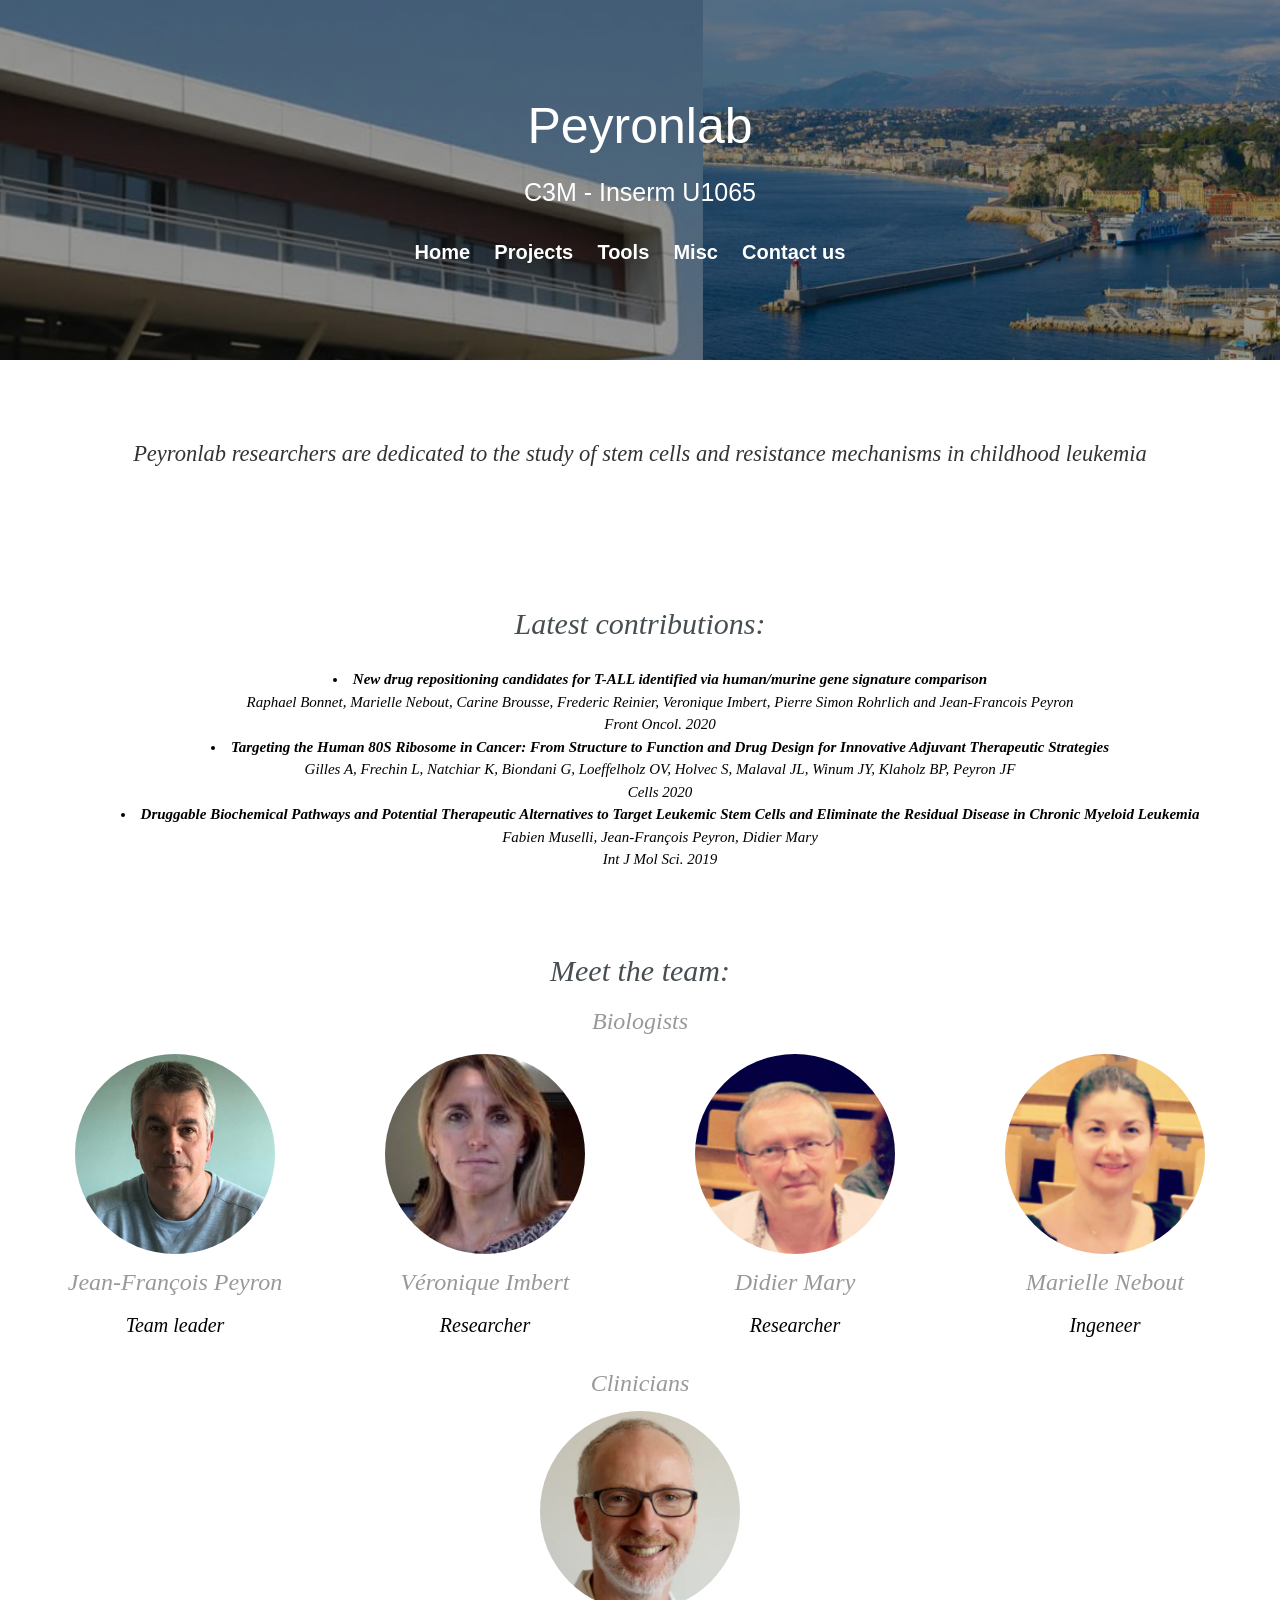
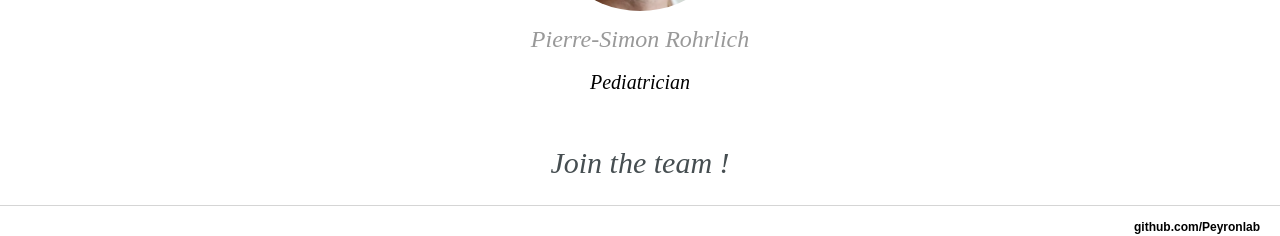
==== index.html @ c1ab0118 "av" ====
<!DOCTYPE html>
<html>
	<head>
		<title>Peyronlab</title>
		<link rel="stylesheet" type="text/css" href="/css/main.css">
		<link rel="stylesheet" href="https://www.w3schools.com/w3css/4/w3.css">

	</head>
	<body>
		<div class="hero-image">
  <div class="hero-text">
  	    <center>
    	<h1 style="font-size:50px">Peyronlab</h1>
    	<h1 style="font-size:25px">C3M - Inserm U1065</h1>
    	<nav>
    		<ul>
        		<li><a href="/" style="font-size:20px">Home</a></li>
                <li><a href="/projects.html" style="font-size:20px">Projects</a></li>
                <li><a href="/tools.html" style="font-size:20px">Tools</a></li>
        		<li><a href="/interactive.html" style="font-size:20px">Misc</a></li>
        		<li><a href="mailto:peyron@unice.fr" style="font-size:20px">Contact us</a></li>
	        	<!--<li><a href="/pages/ar_clust.html">Custom marker</a></li>-->
    		</ul>
		</nav>
		
    </center>
    
		  </div>
		</div>
				<div class="container">
    		<div class="blurb">
    			<br><br>
				<p style="text-align:center; font-style: italic; font-family: Pacifico">Peyronlab researchers are dedicated to the study of stem cells and resistance mechanisms in childhood leukemia
</p>
        <p class='aligncenter'>
        <img src="https://avatars0.githubusercontent.com/u/45132544?s=280&v=4" alt="" height="40%"/>
        </p><br><br>
        		<h2 style="text-align:center; font-style: italic; font-family: Pacifico">Latest contributions:</h2>
        			<p>
        				<ul style="text-align:center; font-style: italic; font-family: Pacifico">
							  <li><b><a href="https://www.frontiersin.org/articles/10.3389/fonc.2020.557643/abstract">New drug repositioning candidates for T-ALL identified via human/murine gene signature comparison</a></b><br>
							  Raphael Bonnet, Marielle Nebout, Carine Brousse, Frederic Reinier, Veronique Imbert, Pierre Simon Rohrlich and Jean-Francois Peyron<br>
							  Front Oncol. 2020
							</li>
							<li><b><a href="https://www.ncbi.nlm.nih.gov/pubmed/32151059">
							Targeting the Human 80S Ribosome in Cancer: From Structure to Function and Drug Design for Innovative Adjuvant Therapeutic Strategies</a></b><br>
							Gilles A, Frechin L, Natchiar K, Biondani G, Loeffelholz OV, Holvec S, Malaval JL, Winum JY, Klaholz BP, Peyron JF <br>
							Cells 2020
							</li>
 							<li><b><a href="https://pubmed.ncbi.nlm.nih.gov/31717629/">Druggable Biochemical Pathways and Potential Therapeutic Alternatives to Target Leukemic Stem Cells and Eliminate the Residual Disease in Chronic Myeloid Leukemia</a></b><br>
							  Fabien Muselli, Jean-François Peyron, Didier Mary<br>
							  Int J Mol Sci. 2019 
							</li>

							  </ul>
        			</p>

				<br><br>


				<h2 style="text-align:center; font-style: italic; font-family: Pacifico">Meet the team:</h2>
				<h3 style="text-align:center; font-style: italic; font-family: Pacifico">Biologists</h3>
                       		<div class="parent">
							  <div class="child2">
							  			
				  <img class='aligncenterimg' src="/content/jf1.png" alt="Boss" >
				 								 <center>
													<h3 style="text-align:center; font-style: italic; font-family: Pacifico">Jean-François Peyron</h3>
													<h4 style="text-align:center; font-style: italic; font-family: Pacifico">Team leader</h4>
												</center>

												</div>
							  <div class="child2">
							  			
						<img class='aligncenterimg' src="/content/v1.jpg" alt="Boss"  >
													<center>
													<h3 style="text-align:center; font-style: italic; font-family: Pacifico">Véronique Imbert</h3>
													<h4 style="text-align:center; font-style: italic; font-family: Pacifico">Researcher</h4>
												</center>
							  </div>
							  <div class="child2">
							  			<img class='aligncenterimg' src="/content/d1.png" alt="Boss"  >
										<center>
										<h3 style="text-align:center; font-style: italic; font-family: Pacifico">Didier Mary</h3>
										<h4 style="text-align:center; font-style: italic; font-family: Pacifico">Researcher</h4>
												</center>
											</div>
							  <div class="child2">
							  		<img class='aligncenterimg' src="/content/m1.png" alt="Boss2"  >
										<center>
										<h3 style="text-align:center; font-style: italic; font-family: Pacifico">Marielle Nebout</h3>
										<h4 style="text-align:center; font-style: italic; font-family: Pacifico">Ingeneer</h4>
									 </center>
													</div>
			</div>

				<h3 style="text-align:center; font-style: italic; font-family: Pacifico">Clinicians</h3>
					<center>
						<img class='aligncenterimg' src="/content/psr1.png" alt="Boss"  >
													<h3 style="text-align:center; font-style: italic; font-family: Pacifico">Pierre-Simon Rohrlich</h3>
													<h4 style="text-align:center; font-style: italic; font-family: Pacifico">Pediatrician</h4>
												</center><br>


        		<!-- parralax
        			<div class="bgimg1 w3-display-container">
					</div> -->

					<h2  style=" text-align:center; font-style: italic; font-family: Pacifico; display: inline-flex">Join the team !</h2>
    		</div><!-- /.blurb -->
		</div><!-- /.container -->

		<footer>
    		<ul>
        		<li><a href="https://github.com/Peyronlab">github.com/Peyronlab</a></li>
			</ul>
		</footer>
	</body>
</html>
---- css/main.css ----
body, html {
  height: 100%;
  font-family: Arial, Helvetica, sans-serif;
}

.hero-image {
  background-image: linear-gradient(rgba(0, 0, 0, 0.4), rgba(0, 0, 0, 0.4)), url("../content/head2.jpg");
height: 40%;
  background-position: center;
  background-repeat: no-repeat;
  background-size: cover;
  position: relative;
}

.hero-text {
  text-align: center;
  position: absolute;
  top: 50%;
  left: 50%;
  transform: translate(-50%, -50%);
  color: white;
}

.aligncenter {
    text-align: center;

}


div.polaroid {
  width: 25%;
  background-color: white;
  box-shadow: 0 4px 8px 0 rgba(0, 0, 0, 0.2), 0 6px 20px 0 rgba(0, 0, 0, 0.19);
 object-fit: cover;
 float: left;
 height:auto;
}



div.container {
  text-align: center;
  padding: 10px 20px;
}

.aligncenterimg {
    text-align: center;
    border-radius: 50%;
    width:  200px;
    height: 200px;
      display: block;
  margin-left: auto;
  margin-right: auto;
}

.aligncenterimg2 {
   text-align: center;
    width:  300px;
    height: 400px;
      display: block;
  margin-left: auto;
  margin-right: auto;
 object-fit: cover;}


nav ul, footer ul {
    font-family:'Helvetica', 'Arial', 'Sans-Serif';
    padding: 0px;
    list-style: none;
    font-weight: bold;
    float: right;
    font-style: 20px
    
}
nav ul li, footer ul li {
    display: inline;
    margin-right: 20px;
   
}

a, a:focus, a:active  {
    text-decoration: none;
      color: inherit;
}
a:hover {
    text-decoration: underline;
}
h1 {
    font-size: 3em;
    font-family:'Helvetica', 'Arial', 'Sans-Serif';
}

h2 {
    color:#464E51;
}

h3 {
    color:#999;
}

p {
    font-size: 1.5em;
    line-height: 1.4em;
    color: #333;
}
footer {
    border-top: 1px solid #d5d5d5;
    font-size: .8em;
}

ul.posts { 
    margin: 20px auto 40px; 
    font-size: 1.5em;
}

ul.posts li {
    list-style: none;
}

.column {
  float: left;
  width: 25%;
}

.column2 {
  float: left;
  width: 50%;
}


/* Clear floats after the columns */
.row:after {
  content: "";
  display: table;
  clear: both;
}

table 
{
    table-layout:fixed;
    width:100%;
}


ul {
    text-align: center;
    list-style-position: inside;
}

/* Create a Parallax Effect */
.bgimg1{
  background-attachment: fixed;
  background-position: center;
  background-repeat: no-repeat;
  background-size: cover;
}

/* First image (Logo. Full height) */
.bgimg1 {
  background-image: url('../content/lab.jpg');
  min-height: 300px;
}


.parent {
  display: flex;
  flex-wrap: wrap;
}

.child {
  flex: 1 0 21%; /* explanation below */
  margin: 5px;
  height: auto;
  box-shadow: 0 4px 8px 0 rgba(0, 0, 0, 0.2), 0 6px 20px 0 rgba(0, 0, 0, 0.19);
 object-fit: cover;
}

.child2 {
  flex: 1 0 21%; /* project */
  margin: 5px;
  height: auto;
 object-fit: cover;
}

.child3 {
  flex: 1 0 21%; /* project */
  margin: 5px;
  height: auto;
 object-fit: cover;
}

.child:hover {
  box-shadow: 4px 8px 16px 6px Gainsboro;

}

.child3:hover {
  box-shadow: 4px 8px 16px 6px Gainsboro;

}

@media only screen and (max-width:749px) {
  .bgimg1 {
    display: none !important;

  }
}
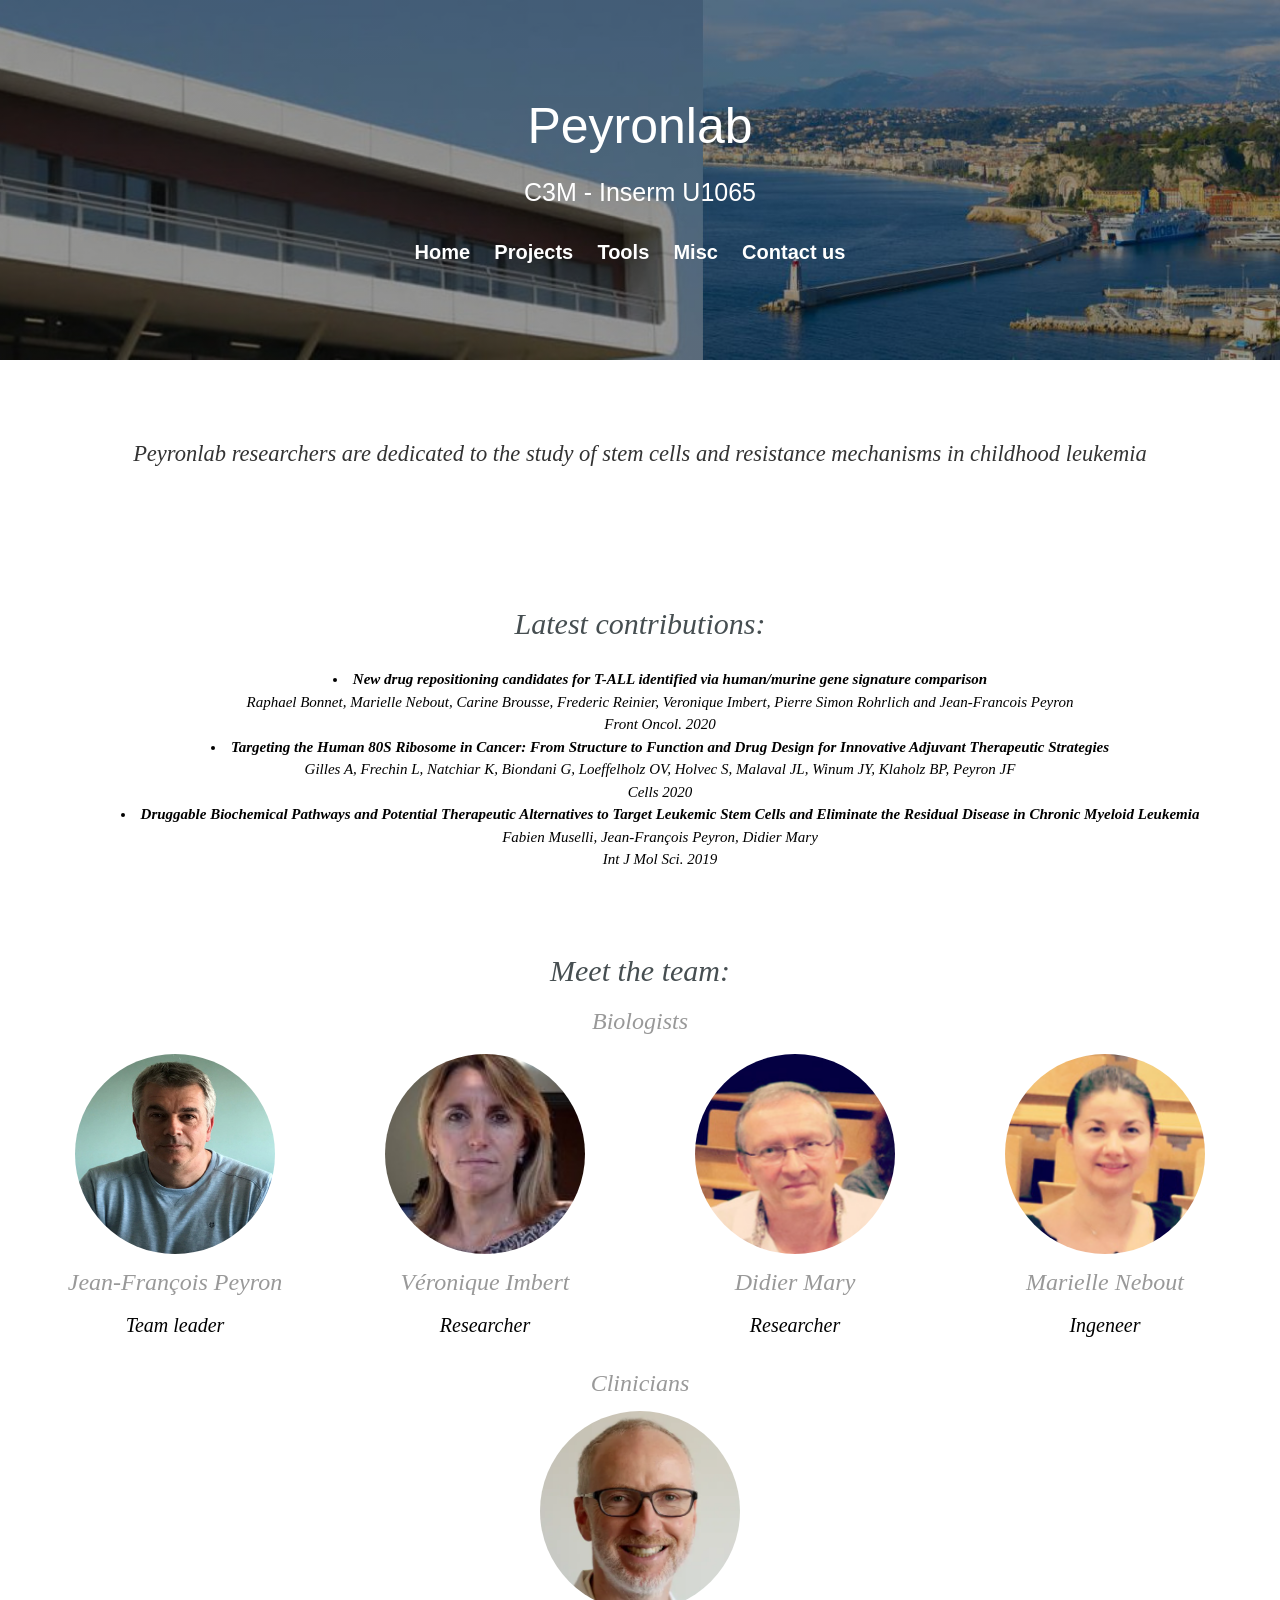
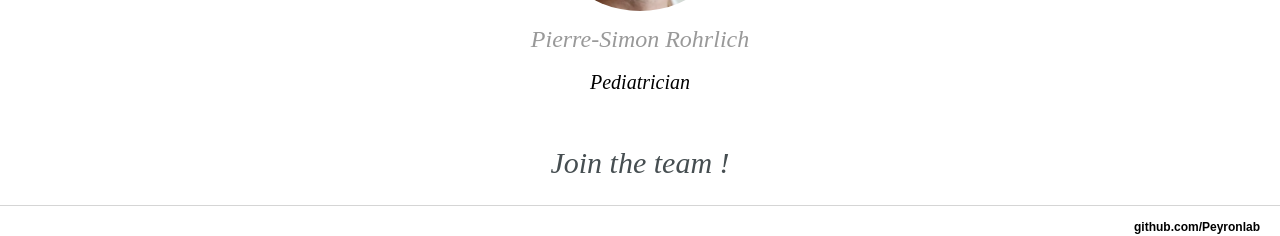
==== commit bfb8d7d7: "av" ====
--- a/index.html
+++ b/index.html
@@ -63,7 +63,7 @@
                        		<div class="parent">
 							  <div class="child2">
 							  			
-				  <img class='aligncenterimg' src="/content/jf1.png" alt="Boss" >
+				  <img class='aligncenterimg' src="/content/jf1.jpg" alt="Boss" >
 				 								 <center>
 													<h3 style="text-align:center; font-style: italic; font-family: Pacifico">Jean-François Peyron</h3>
 													<h4 style="text-align:center; font-style: italic; font-family: Pacifico">Team leader</h4>
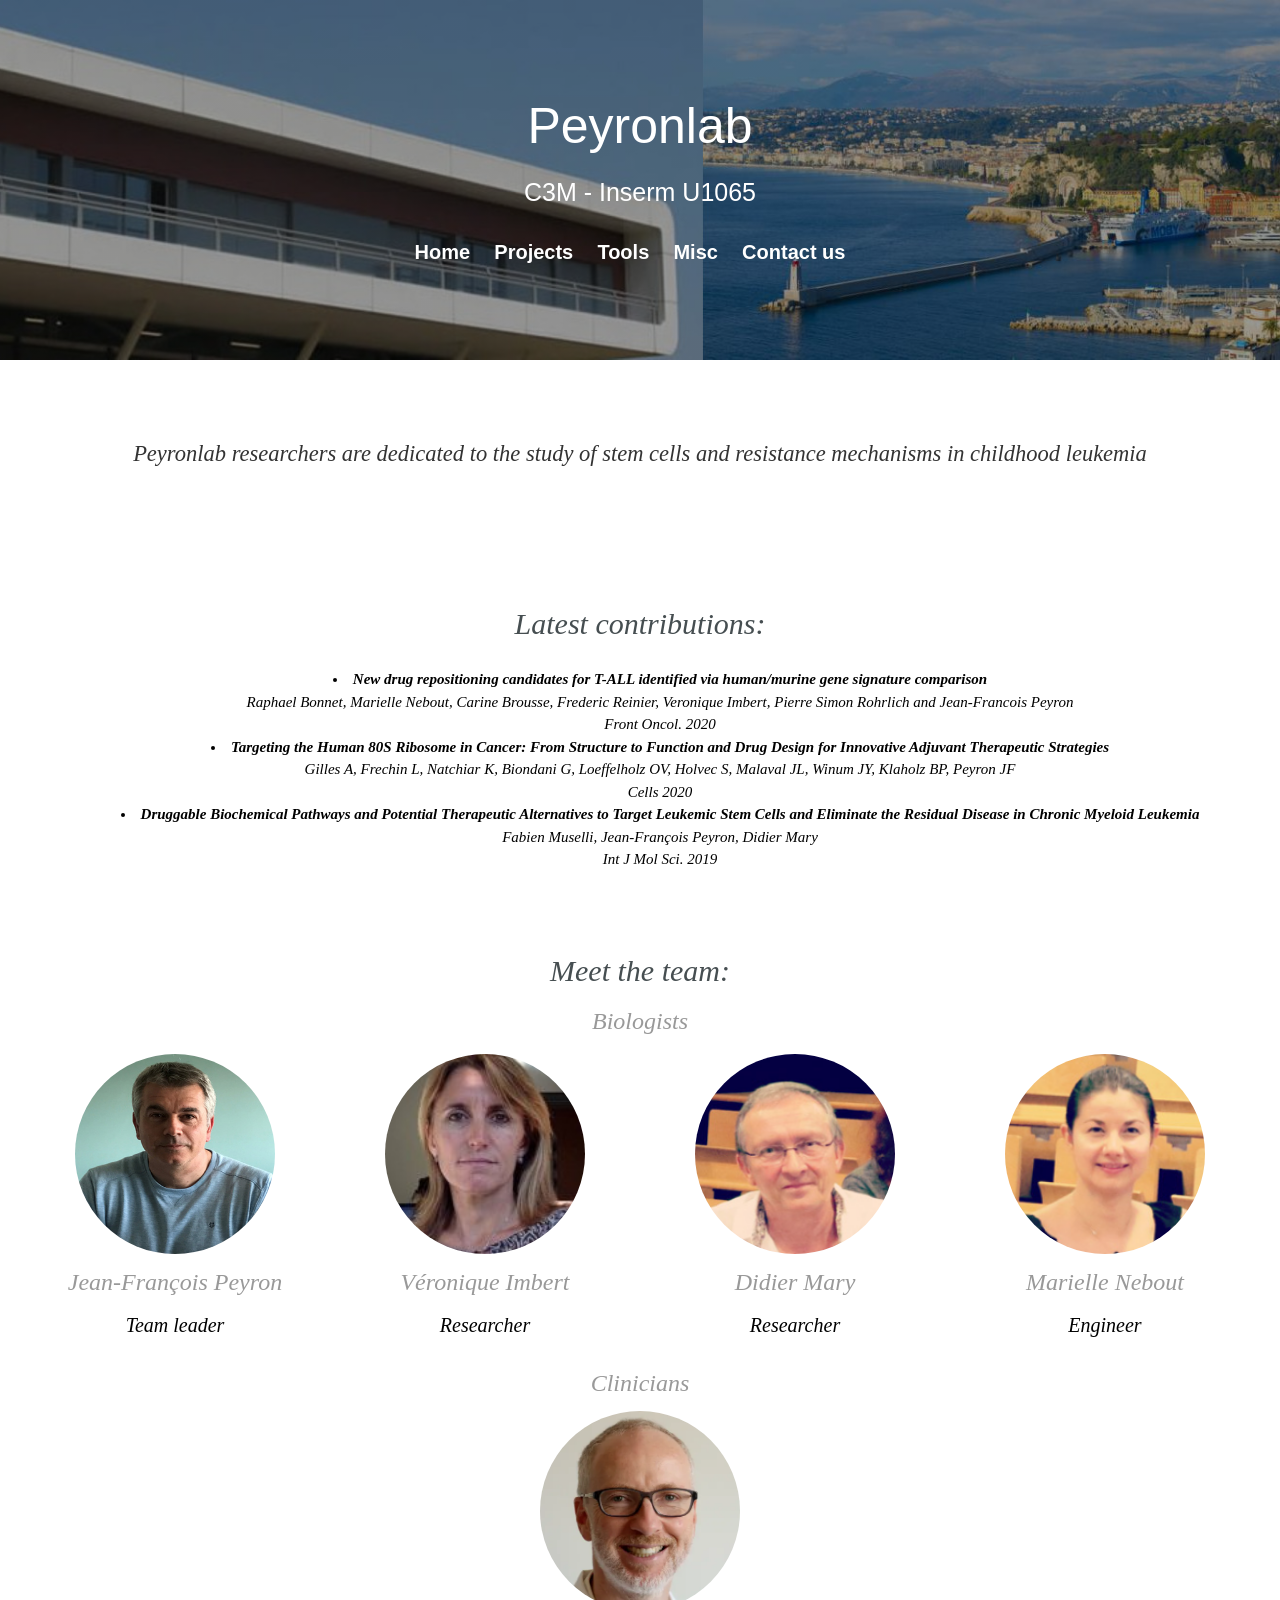
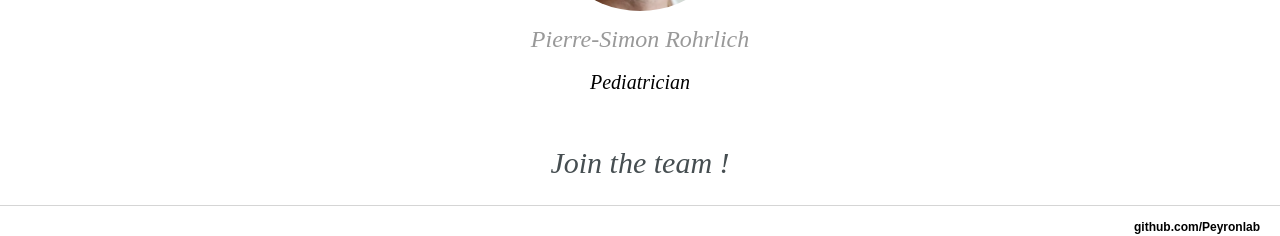
==== commit dabe96ae: "typo" ====
--- a/index.html
+++ b/index.html
@@ -30,14 +30,14 @@
 				<div class="container">
     		<div class="blurb">
     			<br><br>
-				<p style="text-align:center; font-style: italic; font-family: Pacifico">Peyronlab researchers are dedicated to the study of stem cells and resistance mechanisms in childhood leukemia
+				<p style="text-align:center; font-style: italic; font-family: Crimson Text">Peyronlab researchers are dedicated to the study of stem cells and resistance mechanisms in childhood leukemia
 </p>
         <p class='aligncenter'>
         <img src="https://avatars0.githubusercontent.com/u/45132544?s=280&v=4" alt="" height="40%"/>
         </p><br><br>
-        		<h2 style="text-align:center; font-style: italic; font-family: Pacifico">Latest contributions:</h2>
+        		<h2 style="text-align:center; font-style: italic; font-family: Crimson Text">Latest contributions:</h2>
         			<p>
-        				<ul style="text-align:center; font-style: italic; font-family: Pacifico">
+        				<ul style="text-align:center; font-style: italic; font-family: Crimson Text">
 							  <li><b><a href="https://www.frontiersin.org/articles/10.3389/fonc.2020.557643/abstract">New drug repositioning candidates for T-ALL identified via human/murine gene signature comparison</a></b><br>
 							  Raphael Bonnet, Marielle Nebout, Carine Brousse, Frederic Reinier, Veronique Imbert, Pierre Simon Rohrlich and Jean-Francois Peyron<br>
 							  Front Oncol. 2020
@@ -58,15 +58,15 @@
 				<br><br>
 
 
-				<h2 style="text-align:center; font-style: italic; font-family: Pacifico">Meet the team:</h2>
-				<h3 style="text-align:center; font-style: italic; font-family: Pacifico">Biologists</h3>
+				<h2 style="text-align:center; font-style: italic; font-family: Crimson Text">Meet the team:</h2>
+				<h3 style="text-align:center; font-style: italic; font-family: Crimson Text">Biologists</h3>
                        		<div class="parent">
 							  <div class="child2">
 							  			
 				  <img class='aligncenterimg' src="/content/jf1.jpg" alt="Boss" >
 				 								 <center>
-													<h3 style="text-align:center; font-style: italic; font-family: Pacifico">Jean-François Peyron</h3>
-													<h4 style="text-align:center; font-style: italic; font-family: Pacifico">Team leader</h4>
+													<h3 style="text-align:center; font-style: italic; font-family: Crimson Text">Jean-François Peyron</h3>
+													<h4 style="text-align:center; font-style: italic; font-family: Crimson Text">Team leader</h4>
 												</center>
 
 												</div>
@@ -74,31 +74,31 @@
 							  			
 						<img class='aligncenterimg' src="/content/v1.jpg" alt="Boss"  >
 													<center>
-													<h3 style="text-align:center; font-style: italic; font-family: Pacifico">Véronique Imbert</h3>
-													<h4 style="text-align:center; font-style: italic; font-family: Pacifico">Researcher</h4>
+													<h3 style="text-align:center; font-style: italic; font-family: Crimson Text">Véronique Imbert</h3>
+													<h4 style="text-align:center; font-style: italic; font-family: Crimson Text">Researcher</h4>
 												</center>
 							  </div>
 							  <div class="child2">
 							  			<img class='aligncenterimg' src="/content/d1.png" alt="Boss"  >
 										<center>
-										<h3 style="text-align:center; font-style: italic; font-family: Pacifico">Didier Mary</h3>
-										<h4 style="text-align:center; font-style: italic; font-family: Pacifico">Researcher</h4>
+										<h3 style="text-align:center; font-style: italic; font-family: Crimson Text">Didier Mary</h3>
+										<h4 style="text-align:center; font-style: italic; font-family: Crimson Text">Researcher</h4>
 												</center>
 											</div>
 							  <div class="child2">
 							  		<img class='aligncenterimg' src="/content/m1.png" alt="Boss2"  >
 										<center>
-										<h3 style="text-align:center; font-style: italic; font-family: Pacifico">Marielle Nebout</h3>
-										<h4 style="text-align:center; font-style: italic; font-family: Pacifico">Ingeneer</h4>
+										<h3 style="text-align:center; font-style: italic; font-family: Crimson Text">Marielle Nebout</h3>
+										<h4 style="text-align:center; font-style: italic; font-family: Crimson Text">Engineer</h4>
 									 </center>
 													</div>
 			</div>
 
-				<h3 style="text-align:center; font-style: italic; font-family: Pacifico">Clinicians</h3>
+				<h3 style="text-align:center; font-style: italic; font-family: Crimson Text">Clinicians</h3>
 					<center>
 						<img class='aligncenterimg' src="/content/psr1.png" alt="Boss"  >
-													<h3 style="text-align:center; font-style: italic; font-family: Pacifico">Pierre-Simon Rohrlich</h3>
-													<h4 style="text-align:center; font-style: italic; font-family: Pacifico">Pediatrician</h4>
+													<h3 style="text-align:center; font-style: italic; font-family: Crimson Text">Pierre-Simon Rohrlich</h3>
+													<h4 style="text-align:center; font-style: italic; font-family: Crimson Text">Pediatrician</h4>
 												</center><br>
 
 
@@ -106,7 +106,7 @@
         			<div class="bgimg1 w3-display-container">
 					</div> -->
 
-					<h2  style=" text-align:center; font-style: italic; font-family: Pacifico; display: inline-flex">Join the team !</h2>
+					<h2  style=" text-align:center; font-style: italic; font-family: Crimson Text; display: inline-flex">Join the team !</h2>
     		</div><!-- /.blurb -->
 		</div><!-- /.container -->
 
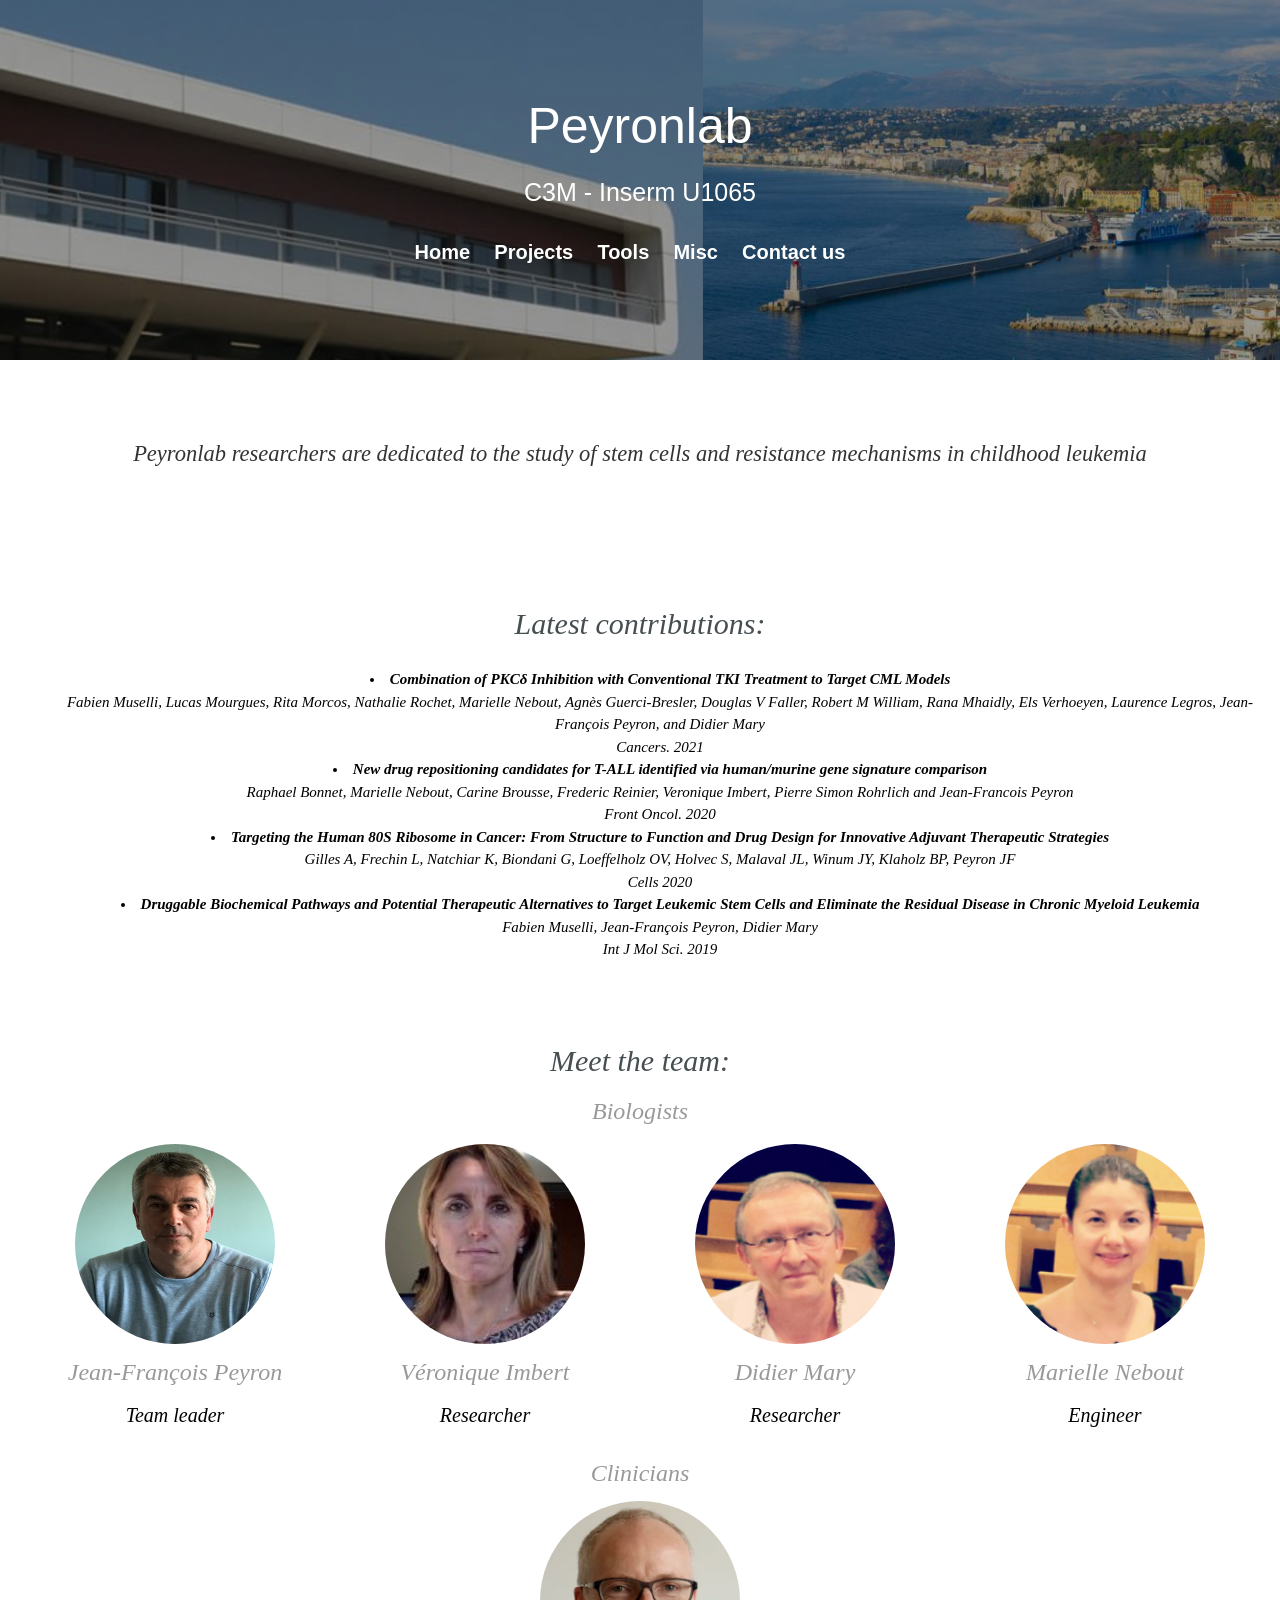
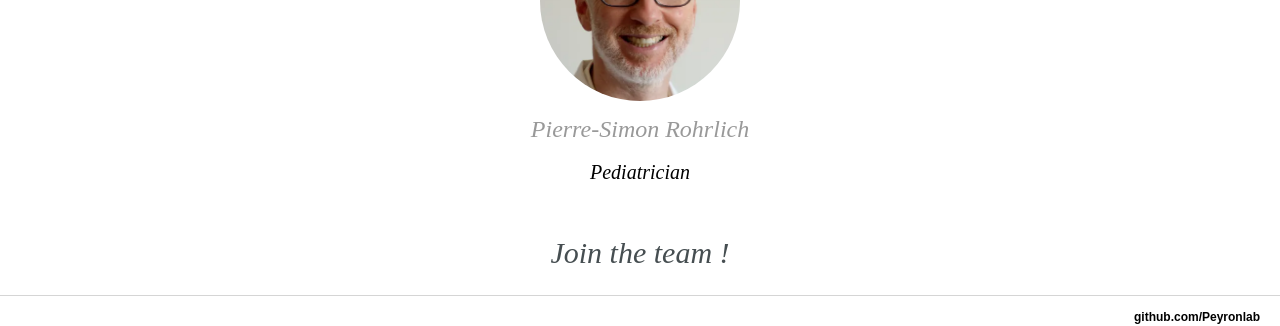
==== commit 99d0fbb6: "new publi" ====
--- a/index.html
+++ b/index.html
@@ -38,7 +38,11 @@
         		<h2 style="text-align:center; font-style: italic; font-family: Crimson Text">Latest contributions:</h2>
         			<p>
         				<ul style="text-align:center; font-style: italic; font-family: Crimson Text">
-							  <li><b><a href="https://www.frontiersin.org/articles/10.3389/fonc.2020.557643/abstract">New drug repositioning candidates for T-ALL identified via human/murine gene signature comparison</a></b><br>
+							  <li><b><a href="https://www.mdpi.com/2072-6694/13/7/1693/htm">Combination of PKCδ Inhibition with Conventional TKI Treatment to Target CML Models</a></b><br>
+							  Fabien Muselli, Lucas Mourgues, Rita Morcos, Nathalie Rochet, Marielle Nebout, Agnès Guerci-Bresler, Douglas V Faller, Robert M William, Rana Mhaidly, Els Verhoeyen, Laurence Legros, Jean-François Peyron, and Didier Mary<br>
+							  Cancers. 2021
+							</li>							  
+							<li><b><a href="https://www.frontiersin.org/articles/10.3389/fonc.2020.557643/abstract">New drug repositioning candidates for T-ALL identified via human/murine gene signature comparison</a></b><br>
 							  Raphael Bonnet, Marielle Nebout, Carine Brousse, Frederic Reinier, Veronique Imbert, Pierre Simon Rohrlich and Jean-Francois Peyron<br>
 							  Front Oncol. 2020
 							</li>
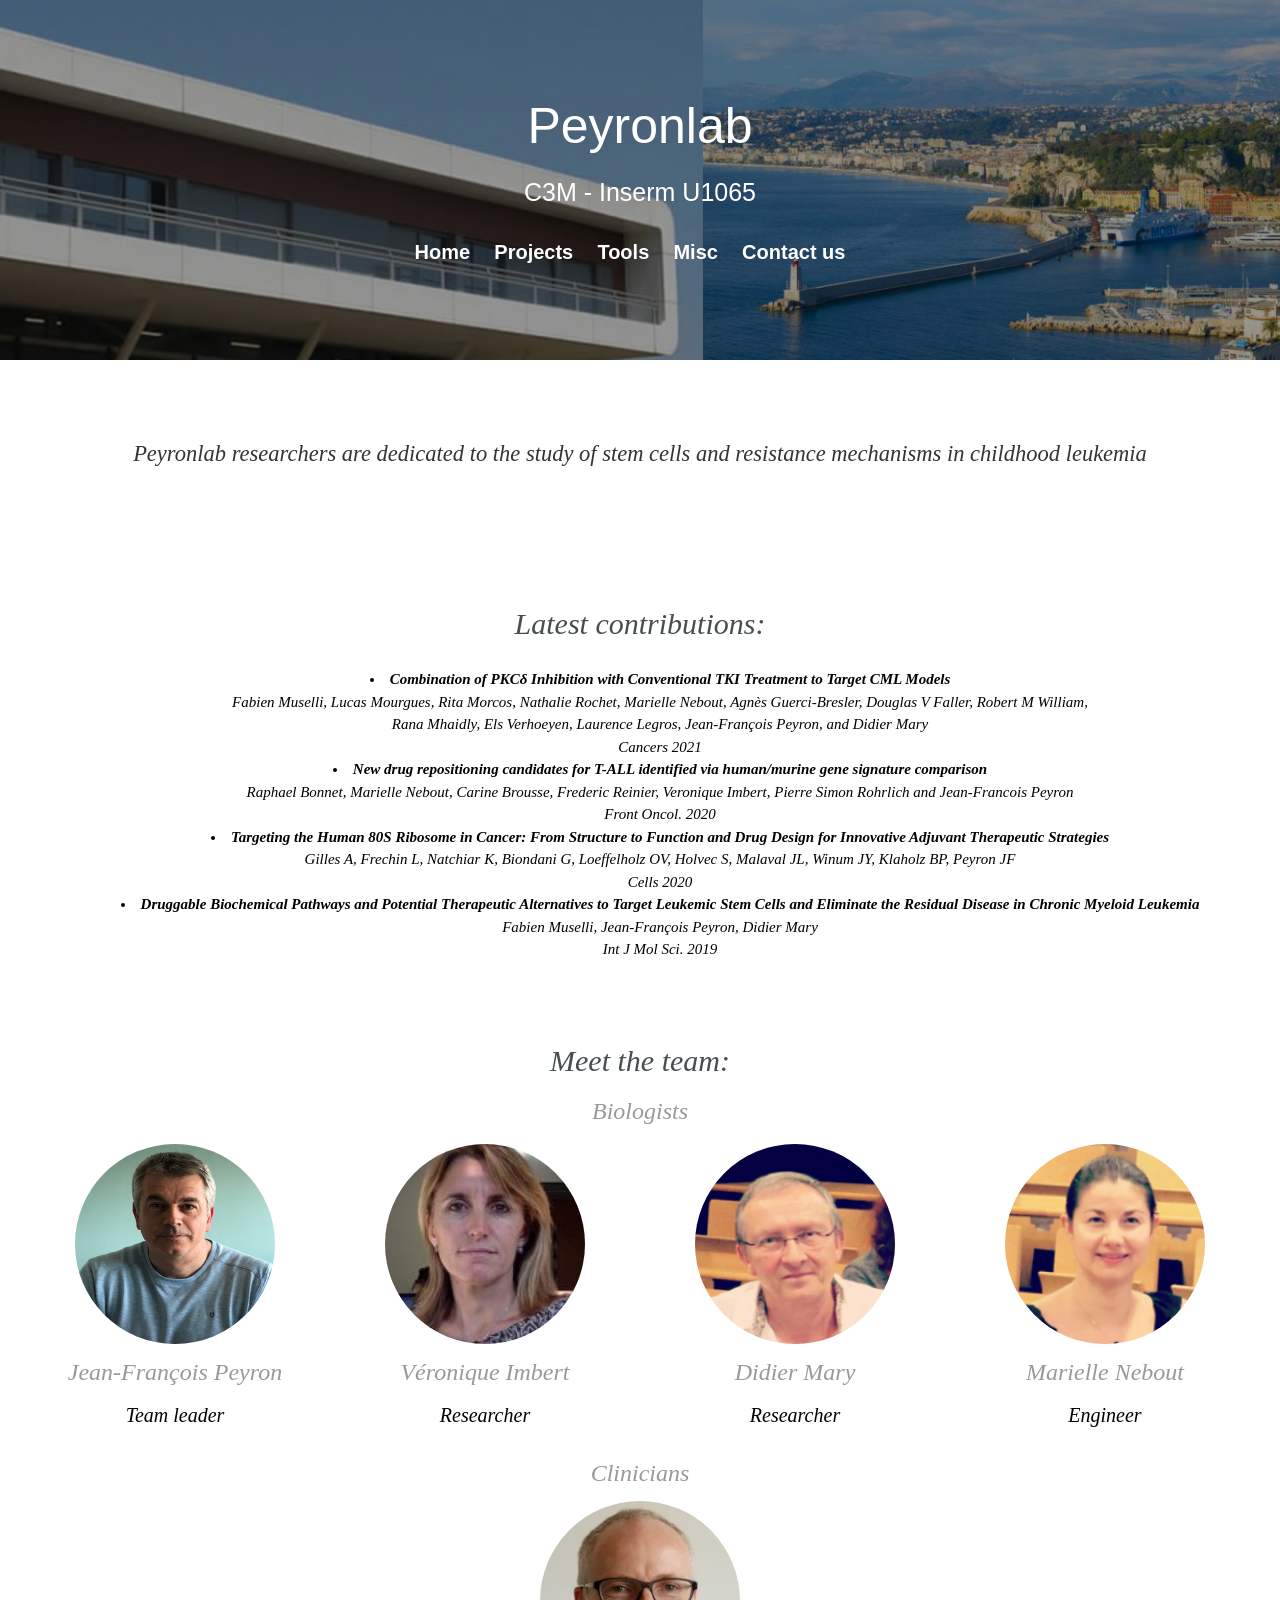
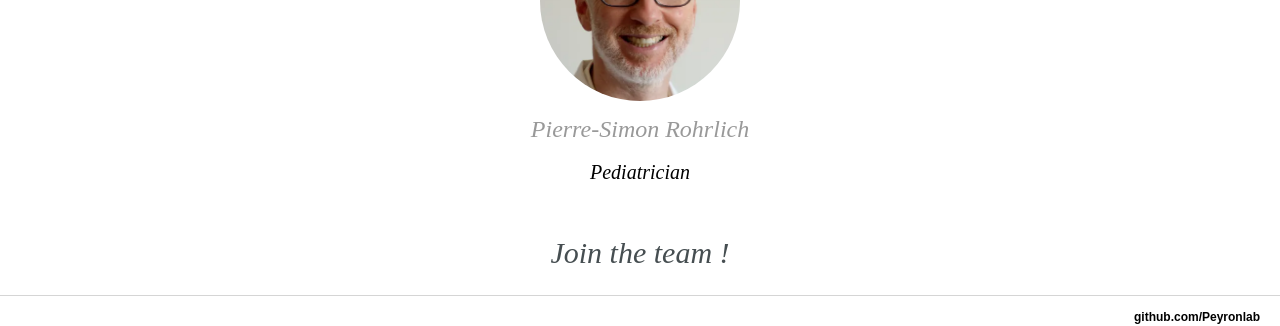
==== commit 97de9e0f: "new publi, format" ====
--- a/index.html
+++ b/index.html
@@ -39,8 +39,8 @@
         			<p>
         				<ul style="text-align:center; font-style: italic; font-family: Crimson Text">
 							  <li><b><a href="https://www.mdpi.com/2072-6694/13/7/1693/htm">Combination of PKCδ Inhibition with Conventional TKI Treatment to Target CML Models</a></b><br>
-							  Fabien Muselli, Lucas Mourgues, Rita Morcos, Nathalie Rochet, Marielle Nebout, Agnès Guerci-Bresler, Douglas V Faller, Robert M William, Rana Mhaidly, Els Verhoeyen, Laurence Legros, Jean-François Peyron, and Didier Mary<br>
-							  Cancers. 2021
+							  Fabien Muselli, Lucas Mourgues, Rita Morcos, Nathalie Rochet, Marielle Nebout, Agnès Guerci-Bresler, Douglas V Faller, Robert M William, <br> Rana Mhaidly, Els Verhoeyen, Laurence Legros, Jean-François Peyron, and Didier Mary<br>
+							  Cancers 2021
 							</li>							  
 							<li><b><a href="https://www.frontiersin.org/articles/10.3389/fonc.2020.557643/abstract">New drug repositioning candidates for T-ALL identified via human/murine gene signature comparison</a></b><br>
 							  Raphael Bonnet, Marielle Nebout, Carine Brousse, Frederic Reinier, Veronique Imbert, Pierre Simon Rohrlich and Jean-Francois Peyron<br>
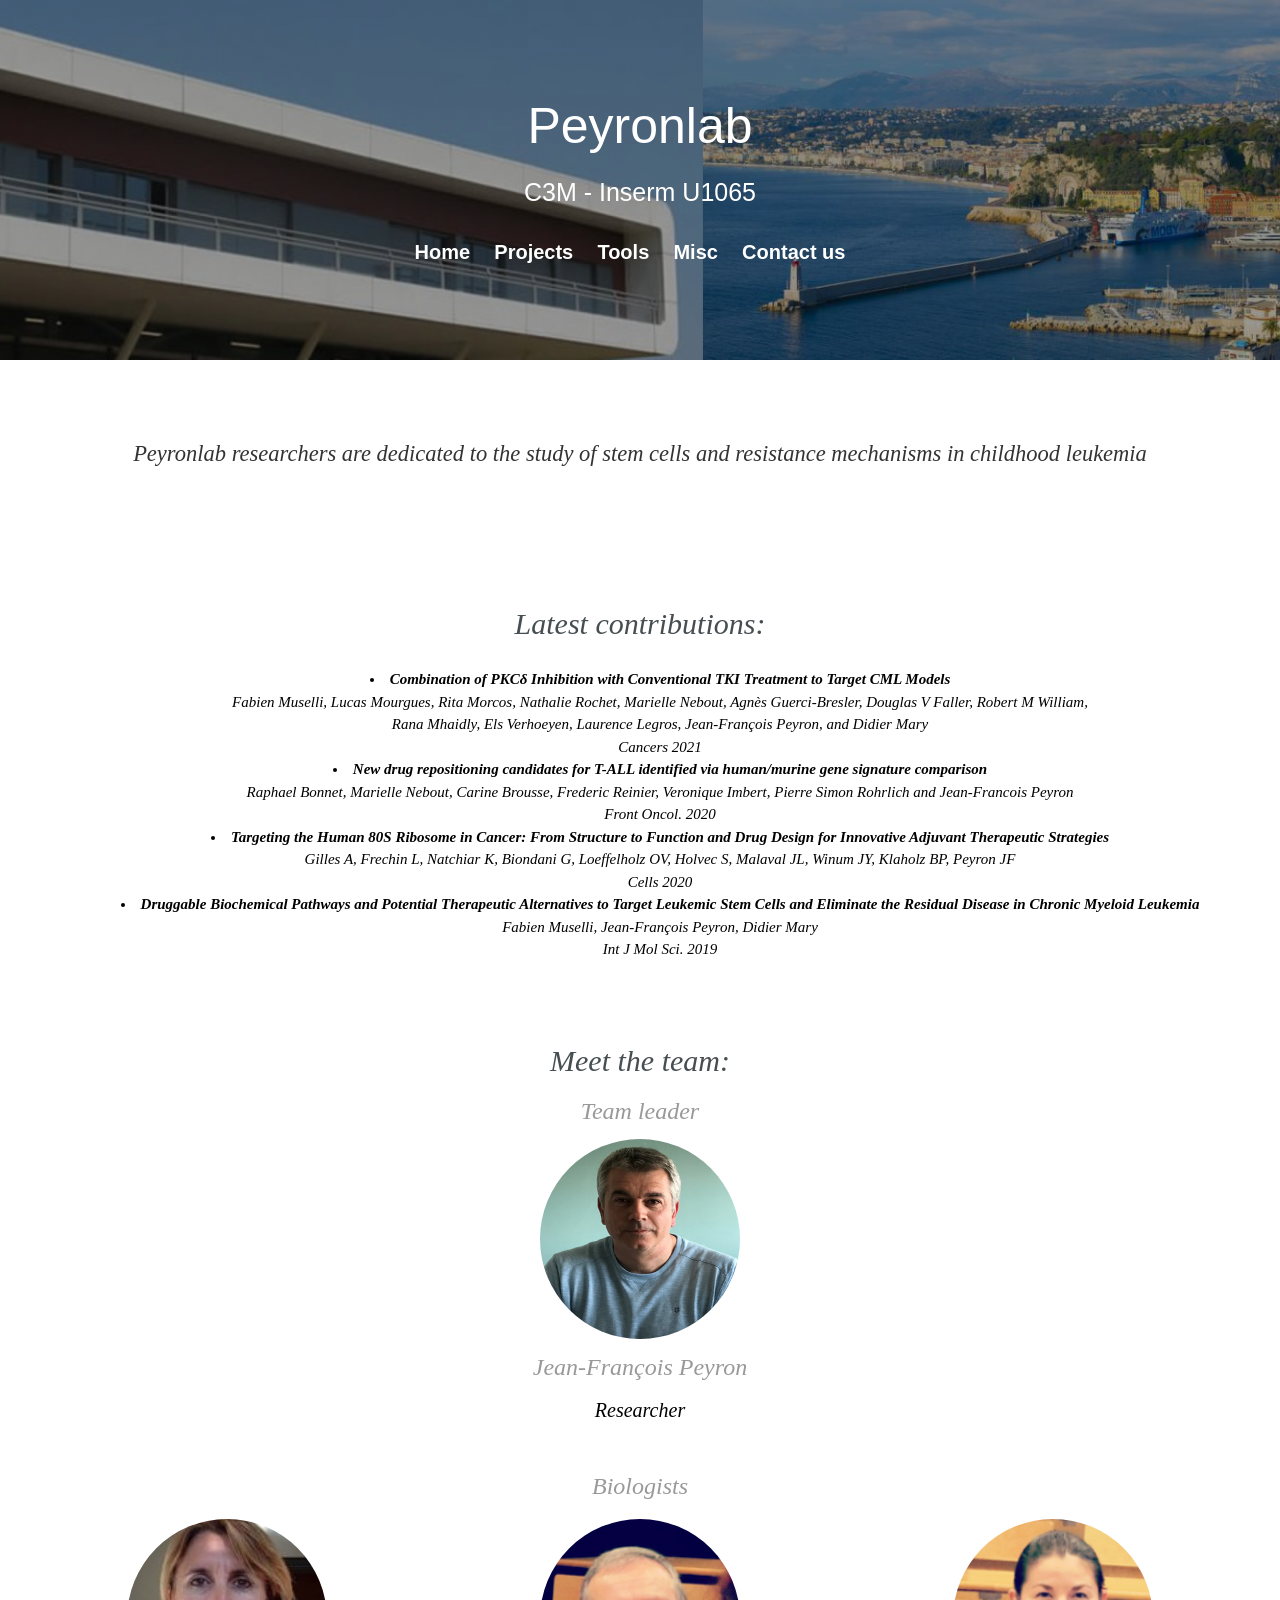
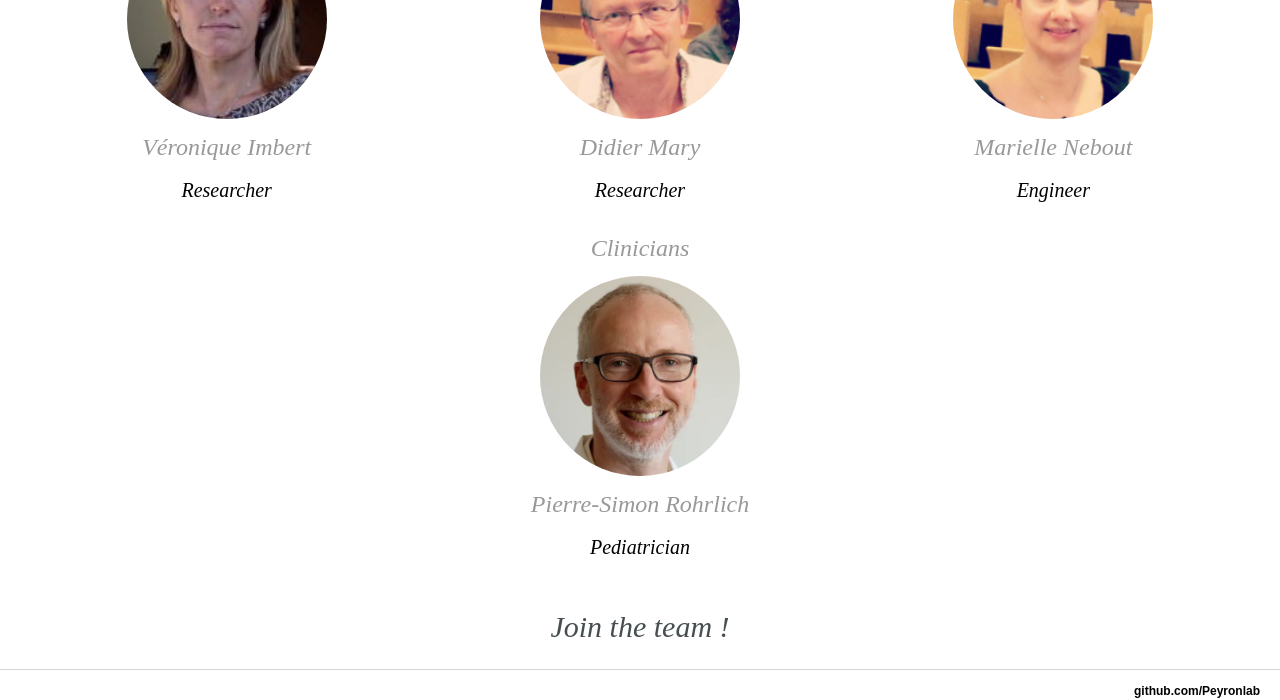
==== commit 1e002794: "jefe_dos" ====
--- a/index.html
+++ b/index.html
@@ -63,17 +63,16 @@
 
 
 				<h2 style="text-align:center; font-style: italic; font-family: Crimson Text">Meet the team:</h2>
+						<h3 style="text-align:center; font-style: italic; font-family: Crimson Text">Team leader</h3>
+					<center>
+						<img class='aligncenterimg' src="/content/jf1.jpg" alt="Boss">
+													<h3 style="text-align:center; font-style: italic; font-family: Crimson Text">Jean-François Peyron</h3>
+													<h4 style="text-align:center; font-style: italic; font-family: Crimson Text">Researcher</h4>
+												</center><br>
+
 				<h3 style="text-align:center; font-style: italic; font-family: Crimson Text">Biologists</h3>
                        		<div class="parent">
-							  <div class="child2">
-							  			
-				  <img class='aligncenterimg' src="/content/jf1.jpg" alt="Boss" >
-				 								 <center>
-													<h3 style="text-align:center; font-style: italic; font-family: Crimson Text">Jean-François Peyron</h3>
-													<h4 style="text-align:center; font-style: italic; font-family: Crimson Text">Team leader</h4>
-												</center>
-
-												</div>
+		
 							  <div class="child2">
 							  			
 						<img class='aligncenterimg' src="/content/v1.jpg" alt="Boss"  >
